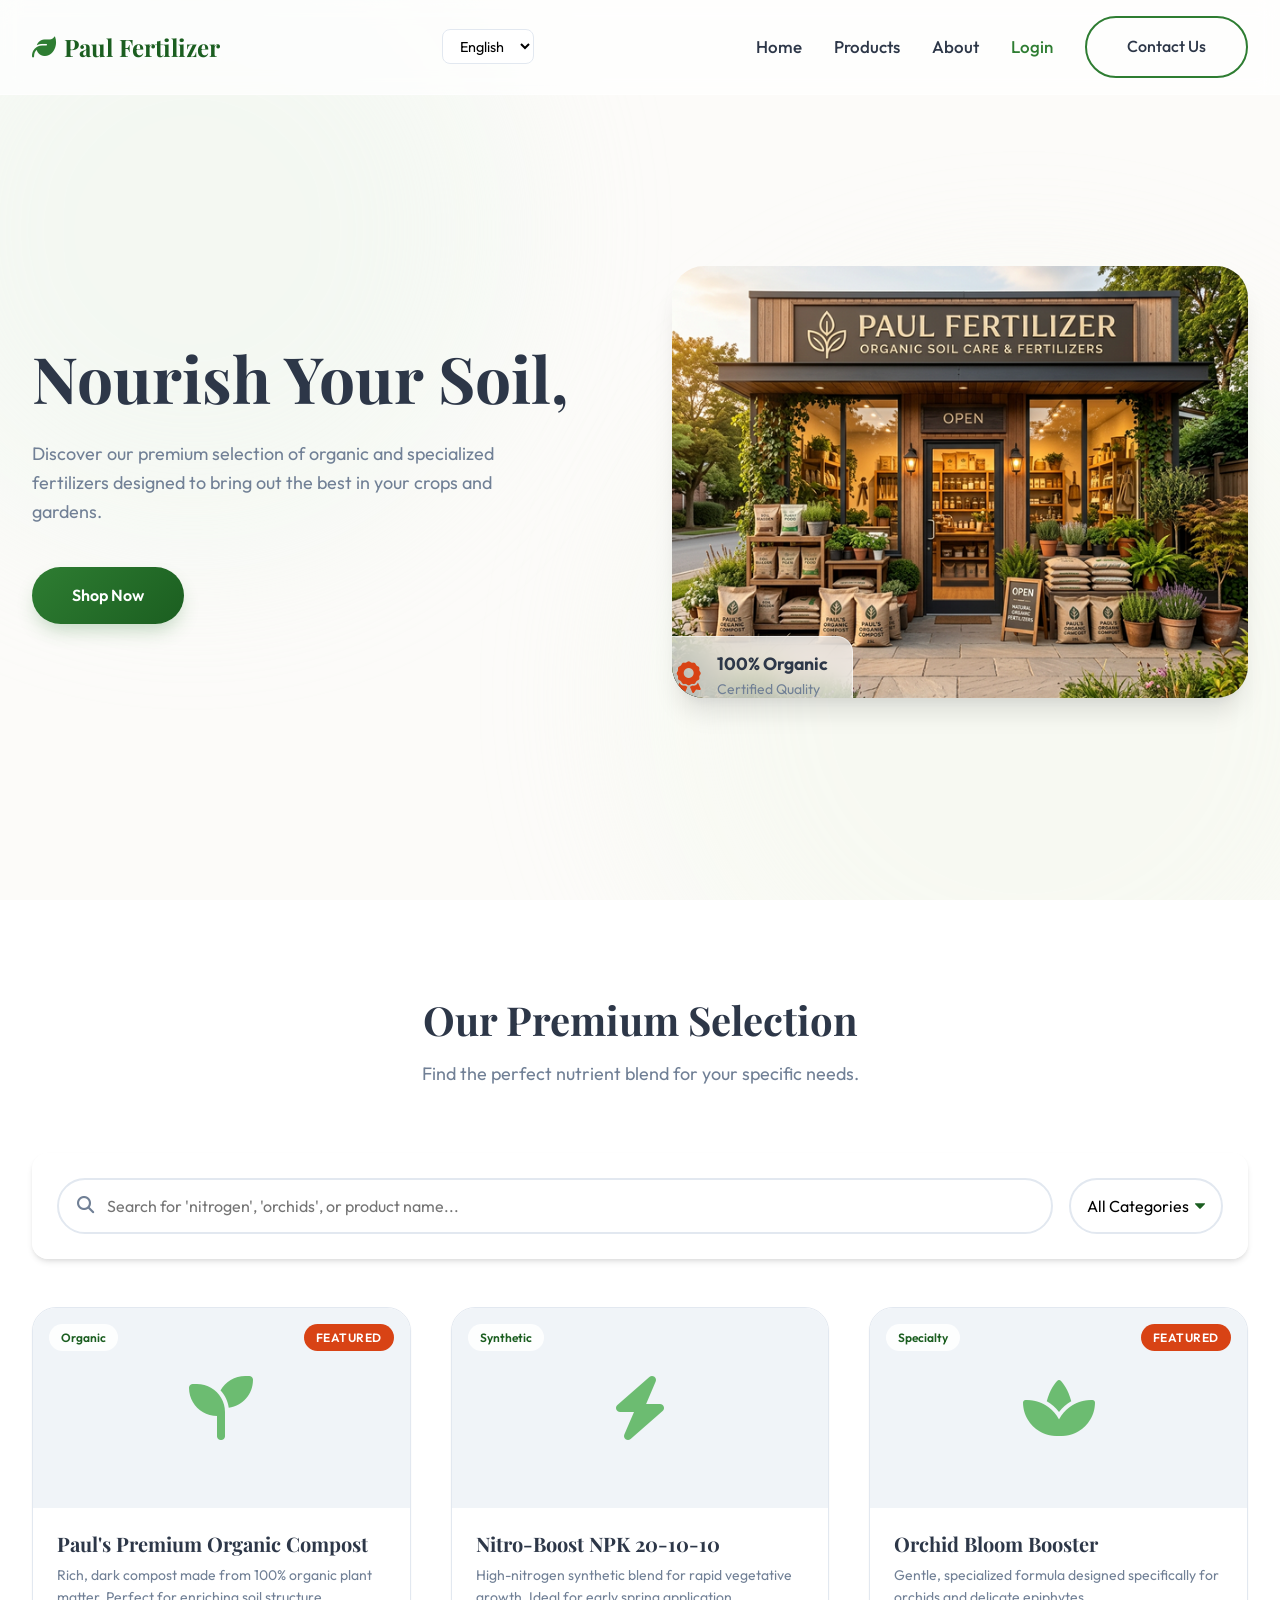
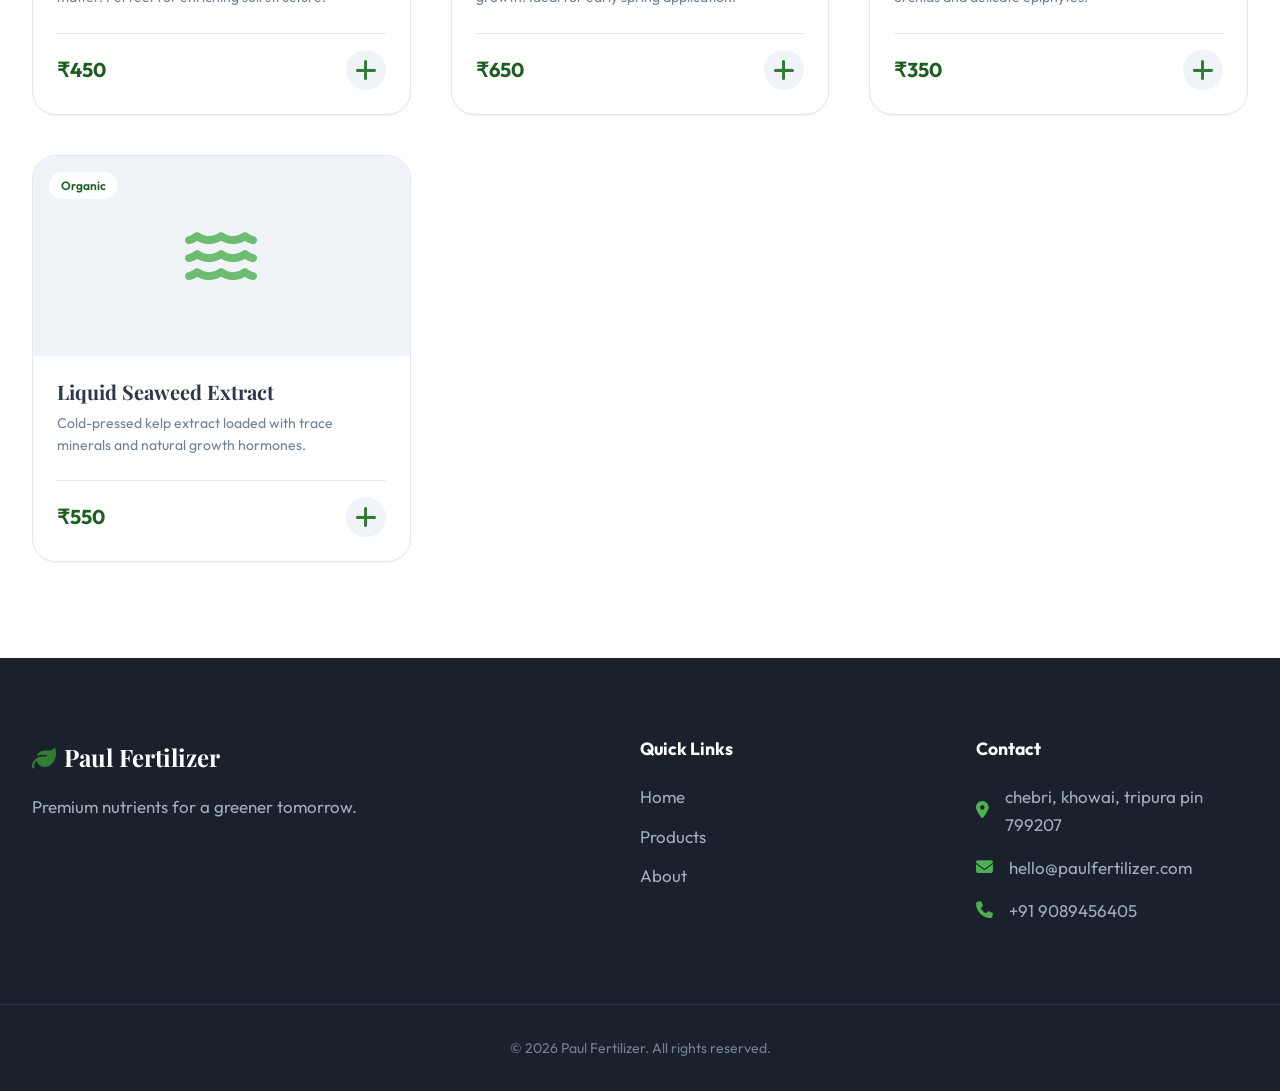
==== index.html @ 9c507480 "Add files via upload" ====
<!DOCTYPE html>
<html lang="en">

<head>
    <meta charset="UTF-8">
    <meta name="viewport" content="width=device-width, initial-scale=1.0">
    <title>Paul Fertilizer - Premium Organic Solutions</title>
    <meta name="description"
        content="Find the best premium, organic fertilizers at Paul Fertilizer. We offer a wide range of products for all your gardening and agricultural needs.">
    <link rel="preconnect" href="https://fonts.googleapis.com">
    <link rel="preconnect" href="https://fonts.gstatic.com" crossorigin>
    <link
        href="https://fonts.googleapis.com/css2?family=Outfit:wght@300;400;500;600;700&family=Playfair+Display:ital,wght@0,600;1,600&display=swap"
        rel="stylesheet">
    <link rel="stylesheet" href="style.css">
    <link rel="stylesheet" href="https://cdnjs.cloudflare.com/ajax/libs/font-awesome/6.4.0/css/all.min.css">
</head>

<body>
    <nav class="navbar">
        <div class="container nav-content">
            <a href="#" class="logo" data-i18n="logo">
                <i class="fa-solid fa-leaf"></i>
                Paul Fertilizer
            </a>
            <div class="nav-controls">
                <div class="lang-selector">
                    <select id="langSelect" aria-label="Select Language">
                        <option value="en">English</option>
                        <option value="hi">हिन्दी</option>
                        <option value="bn">বাংলা</option>
                    </select>
                </div>
                <button class="mobile-menu-btn" aria-label="Toggle Navigation">
                    <i class="fa-solid fa-ellipsis-vertical"></i>
                </button>
            </div>
            <ul class="nav-links">
                <li><a href="#home" data-i18n="nav_home">Home</a></li>
                <li><a href="#products" data-i18n="nav_products">Products</a></li>
                <li><a href="#about" data-i18n="nav_about">About</a></li>
                <li><a href="javascript:void(0)" class="nav-login" data-i18n="nav_login">Login</a></li>
                <li><a href="javascript:void(0)" class="btn btn-outline nav-contact" data-i18n="nav_contact">Contact Us</a></li>
            </ul>
        </div>
    </nav>

    <header id="home" class="hero">
        <div class="container hero-content">
            <div class="hero-text">
                <h1 data-i18n="hero_title">Nourish Your Soil,<br><span data-i18n="hero_subtitle">Elevate Your
                        Harvest.</span></h1>
                <p data-i18n="hero_desc">Discover our premium selection of organic and specialized fertilizers designed to bring out the best
                    in your crops and gardens.</p>
                <a href="#products" class="btn btn-primary" data-i18n="hero_btn">Shop Now</a>
            </div>
            <div class="hero-image-wrapper">
                <img src="paul_fertilizer_hero.png" alt="Paul Fertilizer Shop Storefront" class="hero-image">
                <div class="glass-card trust-badge">
                    <i class="fa-solid fa-award"></i>
                    <div>
                        <strong data-i18n="trust_title">100% Organic</strong>
                        <span data-i18n="trust_subtitle">Certified Quality</span>
                    </div>
                </div>
            </div>
        </div>
        <div class="hero-bg-shapes">
            <div class="shape shape-1"></div>
            <div class="shape shape-2"></div>
        </div>
    </header>

    <section id="products" class="products-section reveal">
        <div class="container">
            <div class="section-header">
                <h2 data-i18n="products_title">Our Premium Selection</h2>
                <p data-i18n="products_desc">Find the perfect nutrient blend for your specific needs.</p>
            </div>

            <div class="search-container glass-panel">
                <div class="search-bar">
                    <i class="fa-solid fa-magnifying-glass"></i>
                    <input type="text" id="searchInput" placeholder="Search for 'nitrogen', 'orchids', or product name..." data-i18n-placeholder="search_placeholder">
                </div>
                <div class="filter-group">
                    <select id="categoryFilter">
                        <option value="all" data-i18n="cat_all">All Categories</option>
                        <option value="organic" data-i18n="cat_organic">Organic</option>
                        <option value="synthetic" data-i18n="cat_synthetic">Synthetic</option>
                        <option value="specialty" data-i18n="cat_specialty">Specialty</option>
                    </select>
                </div>
            </div>

            <div id="productGrid" class="product-grid">
                <!-- Products will be injected here by JS -->
            </div>

            <div id="noResults" class="no-results hidden">
                <i class="fa-regular fa-face-frown-open"></i>
                <h3 data-i18n="no_results_title">No products found</h3>
                <p data-i18n="no_results_desc">Try adjusting your search or filters.</p>
            </div>
        </div>
    </section>



    <footer class="footer">
        <div class="container footer-content">
            <div class="footer-brand">
                <a href="#" class="logo" data-i18n="logo">
                    <i class="fa-solid fa-leaf"></i>
                    Paul Fertilizer
                </a>
                <p data-i18n="footer_brand_desc">Premium nutrients for a greener tomorrow.</p>
            </div>
            <div class="footer-links">
                <h4 data-i18n="footer_links_title">Quick Links</h4>
                <ul>
                    <li><a href="#home" data-i18n="nav_home">Home</a></li>
                    <li><a href="#products" data-i18n="nav_products">Products</a></li>
                    <li><a href="#about" data-i18n="nav_about">About</a></li>
                </ul>
            </div>
            <div class="footer-contact">
                <h4 data-i18n="footer_contact_title">Contact</h4>
                <p><i class="fa-solid fa-location-dot"></i> <span data-i18n="address">chebri, khowai, tripura pin 799207</span></p>
                <p><i class="fa-solid fa-envelope"></i> hello@paulfertilizer.com</p>
                <p><i class="fa-solid fa-phone"></i> +91 9089456405</p>
            </div>
        </div>
        <div class="footer-bottom">
            <p data-i18n="copyright">&copy; 2026 Paul Fertilizer. All rights reserved.</p>
        </div>
    </footer>

    <!-- Login Modal -->
    <div id="loginModal" class="modal-overlay hidden">
        <div class="modal-container">
            <div class="login-card glass-panel">
                <button id="closeModal" class="close-modal-btn" aria-label="Close Modal">
                    <i class="fa-solid fa-xmark"></i>
                </button>
                <header class="login-header">
                    <div class="logo">
                        <i class="fa-solid fa-leaf"></i>
                        <span data-i18n="logo">Paul Fertilizer</span>
                    </div>
                    <h2 data-i18n="login_welcome">Welcome Back</h2>
                    <p data-i18n="login_subtitle">Enter your details to access your account</p>
                </header>

                <form id="loginForm">
                    <div class="form-group">
                        <label for="email" data-i18n="label_email">Email Address</label>
                        <div class="input-wrapper">
                            <i class="fa-solid fa-envelope"></i>
                            <input type="email" id="email" placeholder="name@example.com" required>
                        </div>
                    </div>

                    <div class="form-group">
                        <label for="password" data-i18n="label_password">Password</label>
                        <div class="input-wrapper">
                            <i class="fa-solid fa-lock"></i>
                            <input type="password" id="password" placeholder="••••••••" required>
                        </div>
                    </div>

                    <div class="form-options">
                        <label class="remember-me">
                            <input type="checkbox"> <span data-i18n="label_remember">Remember me</span>
                        </label>
                        <a href="#" class="forgot-password" data-i18n="link_forgot">Forgot Password?</a>
                    </div>

                    <button type="submit" class="btn btn-primary btn-login w-100" data-i18n="btn_signin">Sign In</button>

                    <div class="login-footer">
                        <span data-i18n="login_footer_text">Don't have an account?</span> <a href="#" data-i18n="link_create">Create Account</a>
                    </div>
                </form>
            </div>
        </div>
    </div>

    <!-- Contact Modal -->
    <div id="contactModal" class="modal-overlay hidden">
        <div class="modal-container">
            <div class="login-card glass-panel">
                <button id="closeContactModal" class="close-modal-btn" aria-label="Close Modal">
                    <i class="fa-solid fa-xmark"></i>
                </button>
                <header class="login-header">
                    <div class="logo">
                        <i class="fa-solid fa-leaf"></i>
                        <span data-i18n="logo">Paul Fertilizer</span>
                    </div>
                    <h2 data-i18n="contact_title">Send an Enquiry</h2>
                    <p data-i18n="contact_subtitle">Have questions? Send us a message and we'll get back to you soon.</p>
                </header>

                <form id="enquiryForm">
                    <div class="form-group">
                        <label for="userName" data-i18n="label_name">Name</label>
                        <div class="input-wrapper">
                            <i class="fa-solid fa-user"></i>
                            <input type="text" id="userName" required placeholder="Enter your name" data-i18n-placeholder="placeholder_name">
                        </div>
                    </div>
                    <div class="form-group">
                        <label for="userEmail" data-i18n="label_email">Email</label>
                        <div class="input-wrapper">
                            <i class="fa-solid fa-envelope"></i>
                            <input type="email" id="userEmail" required placeholder="Enter your email" data-i18n-placeholder="placeholder_email">
                        </div>
                    </div>
                    <div class="form-group">
                        <label for="userMessage" data-i18n="label_message">Message</label>
                        <textarea id="userMessage" rows="4" required placeholder="What are you looking for?" data-i18n-placeholder="placeholder_message"></textarea>
                    </div>
                    <button type="submit" class="btn btn-primary w-100" data-i18n="btn_submit">Send Message</button>
                    <div id="formStatus" class="form-status hidden"></div>
                </form>
            </div>
        </div>
    </div>

    <script src="main.js"></script>
</body>

</html>
---- style.css ----
:root {
    /* Color Palette */
    --primary-color: #2e7d32; /* Deep Earth Green */
    --primary-light: #4caf50;
    --primary-dark: #1b5e20;
    
    --accent-color: #d84315; /* Rust/Terracotta */
    --accent-light: #ff7043;
    
    --bg-color: #fcfbf9; /* Warm off-white */
    --surface-color: #ffffff;
    
    --text-primary: #2d3748;
    --text-secondary: #718096;
    
    --border-color: #e2e8f0;
    
    /* Typography */
    --font-main: 'Outfit', sans-serif;
    --font-heading: 'Playfair Display', serif;
    
    /* Shadows & Effects */
    --shadow-sm: 0 1px 2px 0 rgba(0, 0, 0, 0.05);
    --shadow-md: 0 4px 6px -1px rgba(0, 0, 0, 0.1), 0 2px 4px -1px rgba(0, 0, 0, 0.06);
    --shadow-lg: 0 10px 15px -3px rgba(0, 0, 0, 0.1), 0 4px 6px -2px rgba(0, 0, 0, 0.05);
    --shadow-xl: 0 20px 25px -5px rgba(0, 0, 0, 0.1), 0 10px 10px -5px rgba(0, 0, 0, 0.04);
    
    --glass-bg: rgba(255, 255, 255, 0.7);
    --glass-border: rgba(255, 255, 255, 0.5);
    --glass-shadow: 0 8px 32px 0 rgba(31, 38, 135, 0.07);
    
    /* Transitions */
    --transition-fast: 0.2s cubic-bezier(0.4, 0, 0.2, 1);
    --transition-normal: 0.4s cubic-bezier(0.4, 0, 0.2, 1);
    --transition-slow: 0.6s cubic-bezier(0.4, 0, 0.2, 1);
}

* {
    margin: 0;
    padding: 0;
    box-sizing: border-box;
}

html {
    scroll-behavior: smooth;
}

body {
    font-family: var(--font-main);
    background-color: var(--bg-color);
    color: var(--text-primary);
    line-height: 1.6;
    overflow-x: hidden;
    font-size: clamp(0.95rem, 0.9rem + 0.2vw, 1.1rem);
}

h1 { font-size: clamp(2.5rem, 1.5rem + 5vw, 4.5rem); }
h2 { font-size: clamp(2rem, 1.5rem + 3vw, 3.25rem); }

.container {
    max-width: 1280px;
    margin: 0 auto;
    padding: 0 2rem;
}

/* Typography */
h1, h2, h3, h4 {
    font-family: var(--font-heading);
    color: var(--text-primary);
    line-height: 1.2;
}

p {
    color: var(--text-secondary);
}

/* Buttons */
.btn {
    display: inline-flex;
    align-items: center;
    justify-content: center;
    gap: 0.75rem;
    padding: 1rem 2.5rem;
    border-radius: 100px;
    font-weight: 600;
    text-decoration: none;
    transition: all 0.4s cubic-bezier(0.34, 1.56, 0.64, 1);
    cursor: pointer;
    font-family: var(--font-main);
    position: relative;
    overflow: hidden;
    border: none;
    font-size: 1rem;
}

.btn-primary {
    background: linear-gradient(135deg, var(--primary-color), var(--primary-dark));
    color: white;
    box-shadow: 0 10px 20px -5px rgba(46, 125, 50, 0.3);
}

.btn-primary:hover {
    transform: translateY(-3px) scale(1.02);
    box-shadow: 0 15px 30px -5px rgba(46, 125, 50, 0.4);
}

/* Shimmer effect for primary buttons */
.btn-primary::after {
    content: '';
    position: absolute;
    top: -50%;
    left: -60%;
    width: 20%;
    height: 200%;
    background: rgba(255, 255, 255, 0.2);
    transform: rotate(30deg);
    transition: none;
}

.btn-primary:hover::after {
    left: 120%;
    transition: all 0.8s ease;
}

.btn-outline {
    border: 2px solid var(--primary-color);
    color: var(--primary-color);
    background: transparent;
}

.btn-outline:hover {
    background: var(--primary-color);
    color: white;
    transform: translateY(-3px);
}

/* Navbar */
.navbar {
    position: fixed;
    top: 0;
    left: 0;
    width: 100%;
    padding: 1rem 0;
    background: var(--glass-bg);
    backdrop-filter: blur(10px);
    -webkit-backdrop-filter: blur(10px);
    border-bottom: 1px solid var(--glass-border);
    z-index: 1000;
    transition: var(--transition-normal);
}

.navbar.scrolled {
    padding: 0.75rem 0;
    background: rgba(255, 255, 255, 0.95);
    box-shadow: var(--shadow-sm);
}

.nav-content {
    display: flex;
    justify-content: space-between;
    align-items: center;
}

.nav-controls {
    display: flex;
    align-items: center;
    gap: 1.5rem;
}

.lang-selector select {
    padding: 0.4rem 0.8rem;
    border: 1px solid var(--border-color);
    border-radius: 8px;
    font-family: inherit;
    font-size: 0.9rem;
    background: white;
    cursor: pointer;
    outline: none;
    transition: var(--transition-fast);
}

.lang-selector select:focus {
    border-color: var(--primary-color);
}

.mobile-menu-btn {
    display: none;
    background: transparent;
    border: none;
    font-size: 1.5rem;
    color: var(--text-primary);
    cursor: pointer;
    z-index: 1001;
}

.logo {
    font-family: var(--font-heading);
    font-size: 1.5rem;
    font-weight: 700;
    color: var(--primary-dark);
    text-decoration: none;
    display: flex;
    align-items: center;
    gap: 0.5rem;
}

.logo i {
    color: var(--primary-color);
}

.nav-links {
    display: flex;
    list-style: none;
    align-items: center;
    gap: 2rem;
}

.nav-links a {
    text-decoration: none;
    color: var(--text-primary);
    font-weight: 500;
    transition: var(--transition-fast);
}

.nav-links a:not(.btn):hover {
    color: var(--primary-color);
}

.nav-login {
    position: relative;
    color: var(--primary-color) !important;
}

.nav-login::after {
    content: '';
    position: absolute;
    bottom: -4px;
    left: 0;
    width: 0;
    height: 2px;
    background-color: var(--primary-color);
    transition: var(--transition-normal);
}

.nav-login:hover::after {
    width: 100%;
}

/* Hero Section */
.hero {
    position: relative;
    padding: 12rem 0 8rem;
    min-height: 100vh;
    display: flex;
    align-items: center;
    overflow: hidden;
}

.hero-content {
    display: grid;
    grid-template-columns: 1fr 1fr;
    gap: 4rem;
    align-items: center;
    position: relative;
    z-index: 10;
}

.hero-text h1 {
    font-size: 4rem;
    margin-bottom: 1.5rem;
    opacity: 0;
    transform: translateY(30px);
    animation: fadeUp 0.8s forwards;
}

.hero-text h1 span {
    color: var(--primary-color);
    font-style: italic;
}

.hero-text p {
    font-size: 1.125rem;
    margin-bottom: 2.5rem;
    max-width: 480px;
    opacity: 0;
    transform: translateY(30px);
    animation: fadeUp 0.8s 0.2s forwards;
}

.hero-text .btn {
    opacity: 0;
    transform: translateY(30px);
    animation: fadeUp 0.8s 0.4s forwards;
}

.hero-image-wrapper {
    position: relative;
    border-radius: 2rem;
    overflow: hidden;
    box-shadow: var(--shadow-xl);
    opacity: 0;
    transform: scale(0.95);
    animation: scaleIn 1s 0.3s forwards;
}

.hero-image {
    width: 100%;
    height: auto;
    display: block;
    object-fit: cover;
    aspect-ratio: 4/3;
    transition: transform 0.5s ease;
}

.hero-image-wrapper:hover .hero-image {
    transform: scale(1.05);
}

.glass-card {
    background: var(--glass-bg);
    backdrop-filter: blur(12px);
    -webkit-backdrop-filter: blur(12px);
    border: 1px solid var(--glass-border);
    box-shadow: var(--glass-shadow);
    border-radius: 1rem;
    padding: 1rem 1.5rem;
}

.trust-badge {
    position: absolute;
    bottom: -20px;
    left: -20px;
    display: flex;
    align-items: center;
    gap: 1rem;
    animation: float 6s ease-in-out infinite;
    z-index: 20;
}

.trust-badge i {
    font-size: 2rem;
    color: var(--accent-color);
}

.trust-badge strong {
    display: block;
    color: var(--text-primary);
    font-size: 1.1rem;
    line-height: 1.2;
}

.trust-badge span {
    font-size: 0.875rem;
    color: var(--text-secondary);
}

.hero-bg-shapes {
    position: absolute;
    top: 0;
    left: 0;
    width: 100%;
    height: 100%;
    z-index: 1;
    pointer-events: none;
    overflow: hidden;
}

.shape {
    position: absolute;
    border-radius: 50%;
    filter: blur(80px);
    opacity: 0.4;
}

.shape-1 {
    top: -10%;
    left: -10%;
    width: 50vw;
    height: 50vw;
    background: #e8f5e9;
    animation: pulse 15s ease-in-out infinite alternate;
}

.shape-2 {
    bottom: -20%;
    right: -10%;
    width: 60vw;
    height: 60vw;
    background: #f1f8e9;
    animation: pulse 20s ease-in-out infinite alternate-reverse;
}

/* Products Section */
.products-section {
    padding: 6rem 0;
    background-color: var(--surface-color);
}

.section-header {
    text-align: center;
    margin-bottom: 4rem;
}

.section-header h2 {
    font-size: 2.5rem;
    margin-bottom: 1rem;
}

.section-header p {
    font-size: 1.125rem;
}

/* Search Area */
.glass-panel {
    background: var(--glass-bg);
    border: 1px solid var(--glass-border);
    box-shadow: var(--shadow-md);
    border-radius: 1rem;
    padding: 1.5rem;
    margin-bottom: 3rem;
    display: flex;
    gap: 1rem;
    align-items: center;
}

.search-bar {
    flex: 1;
    position: relative;
    display: flex;
    align-items: center;
}

.search-bar i {
    position: absolute;
    left: 1.25rem;
    color: var(--text-secondary);
}

.search-bar input {
    width: 100%;
    padding: 1rem 1rem 1rem 3rem;
    border: 2px solid var(--border-color);
    border-radius: 50px;
    font-family: inherit;
    font-size: 1rem;
    transition: var(--transition-fast);
    outline: none;
    background: white;
}

.search-bar input:focus {
    border-color: var(--primary-color);
    box-shadow: 0 0 0 3px rgba(46, 125, 50, 0.1);
}

.filter-group select {
    padding: 1rem 2rem 1rem 1rem;
    border: 2px solid var(--border-color);
    border-radius: 50px;
    font-family: inherit;
    font-size: 1rem;
    background-color: white;
    cursor: pointer;
    outline: none;
    appearance: none;
    background-image: url("data:image/svg+xml;charset=US-ASCII,%3Csvg%20xmlns%3D%22http%3A%2F%2Fwww.w3.org%2F2000%2Fsvg%22%20width%3D%22292.4%22%20height%3D%22292.4%22%3E%3Cpath%20fill%3D%22%231b5e20%22%20d%3D%22M287%2069.4a17.6%2017.6%200%200%200-13-5.4H18.4c-5%200-9.3%201.8-12.9%205.4A17.6%2017.6%200%200%200%200%2082.2c0%205%201.8%209.3%205.4%2012.9l128%20127.9c3.6%203.6%207.8%205.4%2012.8%205.4s9.2-1.8%2012.8-5.4L287%2095c3.5-3.5%205.4-7.8%205.4-12.8%200-5-1.9-9.2-5.5-12.8z%22%2F%3E%3C%2Fsvg%3E");
    background-repeat: no-repeat;
    background-position: right 1rem top 50%;
    background-size: 0.65rem auto;
}

.filter-group select:focus {
    border-color: var(--primary-color);
}

/* Product Grid */
.product-grid {
    display: grid;
    grid-template-columns: repeat(auto-fill, minmax(300px, 1fr));
    gap: 2.5rem;
}

.product-card {
    background: white;
    border-radius: 1.5rem;
    overflow: hidden;
    box-shadow: var(--shadow-sm);
    border: 1px solid var(--border-color);
    transition: var(--transition-normal);
    position: relative;
    display: flex;
    flex-direction: column;
}

.product-card:hover {
    transform: translateY(-10px);
    box-shadow: var(--shadow-xl);
    border-color: var(--primary-light);
}

.product-image {
    height: 200px;
    background: #f0f4f8;
    display: flex;
    align-items: center;
    justify-content: center;
    position: relative;
    overflow: hidden;
}

.product-image i {
    font-size: 4rem;
    color: var(--primary-light);
    opacity: 0.8;
    transition: var(--transition-normal);
}

.product-card:hover .product-image i {
    transform: scale(1.1);
}

.product-badge {
    position: absolute;
    top: 1rem;
    right: 1rem;
    background: var(--accent-color);
    color: white;
    padding: 0.25rem 0.75rem;
    border-radius: 50px;
    font-size: 0.75rem;
    font-weight: 600;
    text-transform: uppercase;
    letter-spacing: 0.5px;
}

.product-category-tag {
    position: absolute;
    top: 1rem;
    left: 1rem;
    background: rgba(255,255,255,0.9);
    color: var(--primary-dark);
    padding: 0.25rem 0.75rem;
    border-radius: 50px;
    font-size: 0.75rem;
    font-weight: 600;
}

.product-info {
    padding: 1.5rem;
    display: flex;
    flex-direction: column;
    flex-grow: 1;
}

.product-title {
    font-family: var(--font-heading);
    font-size: 1.25rem;
    margin-bottom: 0.5rem;
    color: var(--text-primary);
}

.product-desc {
    font-size: 0.875rem;
    margin-bottom: 1.5rem;
    flex-grow: 1;
}

.product-meta {
    display: flex;
    justify-content: space-between;
    align-items: center;
    padding-top: 1rem;
    border-top: 1px solid var(--border-color);
}

.product-price {
    font-weight: 700;
    font-size: 1.25rem;
    color: var(--primary-dark);
}

.add-btn {
    background: transparent;
    border: none;
    color: var(--primary-color);
    font-size: 1.5rem;
    cursor: pointer;
    transition: var(--transition-fast);
    width: 40px;
    height: 40px;
    border-radius: 50%;
    display: flex;
    align-items: center;
    justify-content: center;
    background: #f0f4f8;
}

.product-card:hover .add-btn {
    background: var(--primary-color);
    color: white;
}

.no-results {
    text-align: center;
    padding: 4rem;
    color: var(--text-secondary);
}

.no-results i {
    font-size: 3rem;
    margin-bottom: 1rem;
    color: #cbd5e0;
}

.no-results.hidden {
    display: none;
}

/* Footer */
.footer {
    background: #1a202c;
    color: #edf2f7;
    padding: 5rem 0 2rem;
}

.footer-content {
    display: grid;
    grid-template-columns: 2fr 1fr 1fr;
    gap: 4rem;
    margin-bottom: 4rem;
}

.footer .logo {
    color: white;
    margin-bottom: 1rem;
}

.footer-brand p {
    color: #a0aec0;
}

.footer h4 {
    color: white;
    margin-bottom: 1.5rem;
    font-family: var(--font-main);
    font-size: 1.1rem;
}

.footer ul {
    list-style: none;
}

.footer ul li {
    margin-bottom: 0.75rem;
}

.footer ul a {
    color: #a0aec0;
    text-decoration: none;
    transition: var(--transition-fast);
}

.footer ul a:hover {
    color: var(--primary-light);
}

.footer-contact p {
    display: flex;
    align-items: center;
    gap: 1rem;
    margin-bottom: 1rem;
    color: #a0aec0;
}

.footer-contact i {
    color: var(--primary-light);
}

.footer-bottom {
    text-align: center;
    padding-top: 2rem;
    border-top: 1px solid #2d3748;
    color: #718096;
    font-size: 0.875rem;
}

/* Animations */
@keyframes fadeUp {
    from {
        opacity: 0;
        transform: translateY(30px);
    }
    to {
        opacity: 1;
        transform: translateY(0);
    }
}

@keyframes scaleIn {
    from {
        opacity: 0;
        transform: scale(0.95);
    }
    to {
        opacity: 1;
        transform: scale(1);
    }
}

@keyframes float {
    0% { transform: translateY(0px); }
    50% { transform: translateY(-10px); }
    100% { transform: translateY(0px); }
}

@keyframes pulse {
    0% { transform: scale(1); }
    100% { transform: scale(1.1); }
}

/* Contact Section */
.contact-section {
    padding: 100px 0;
    background: #f8fafc;
}

.contact-container {
    max-width: 800px;
    margin: 0 auto;
}

.contact-form-wrapper {
    padding: 3rem;
    border-radius: 2rem;
}

.form-group {
    margin-bottom: 1.5rem;
}

.form-group label {
    display: block;
    margin-bottom: 0.5rem;
    font-weight: 600;
    color: var(--text-primary);
}

.form-group input,
.form-group textarea {
    width: 100%;
    padding: 1rem;
    border: 1px solid var(--border-color);
    border-radius: 1rem;
    font-family: inherit;
    font-size: 1rem;
    background: white;
    transition: var(--transition-fast);
}

.form-group input:focus,
.form-group textarea:focus {
    outline: none;
    border-color: var(--primary-color);
    box-shadow: 0 0 0 4px rgba(46, 125, 50, 0.1);
}

.form-status {
    margin-top: 1.5rem;
    padding: 1rem;
    border-radius: 1rem;
    text-align: center;
    font-weight: 500;
}

.form-status.success {
    background: #ecfdf5;
    color: #065f46;
    border: 1px solid #10b981;
}

.form-status.error {
    background: #fef2f2;
    color: #991b1b;
    border: 1px solid #ef4444;
}

.w-100 {
    width: 100%;
}

/* Modal System */
.modal-overlay {
    position: fixed;
    top: 0;
    left: 0;
    width: 100%;
    height: 100%;
    background: rgba(0, 0, 0, 0.4);
    backdrop-filter: blur(8px);
    -webkit-backdrop-filter: blur(8px);
    display: flex;
    justify-content: center;
    align-items: center;
    z-index: 2000;
    opacity: 0;
    visibility: hidden;
    transition: all 0.4s cubic-bezier(0.4, 0, 0.2, 1);
}

.modal-overlay:not(.hidden) {
    opacity: 1;
    visibility: visible;
}

.modal-container {
    width: 90%;
    max-width: 480px;
    transform: translateY(30px);
    transition: all 0.4s cubic-bezier(0.4, 0, 0.2, 1);
}

.modal-overlay:not(.hidden) .modal-container {
    transform: translateY(0);
}

.login-card {
    position: relative;
    padding: 3rem;
    border-radius: 2.5rem;
    box-shadow: var(--shadow-xl);
    text-align: center;
}

.close-modal-btn {
    position: absolute;
    top: 1.5rem;
    right: 1.5rem;
    width: 36px;
    height: 36px;
    border-radius: 50%;
    border: none;
    background: #f1f5f9;
    color: var(--text-secondary);
    display: flex;
    justify-content: center;
    align-items: center;
    cursor: pointer;
    transition: var(--transition-fast);
}

.close-modal-btn:hover {
    background: #fee2e2;
    color: #ef4444;
}

.login-header {
    margin-bottom: 2.5rem;
}

.login-header .logo {
    justify-content: center;
    margin-bottom: 1rem;
    font-size: 2rem;
}

.login-header h2 {
    font-size: 2.25rem;
    margin-bottom: 0.5rem;
    color: var(--text-primary);
}

.login-header p {
    color: var(--text-secondary);
}

.input-wrapper {
    position: relative;
    display: flex;
    align-items: center;
}

.input-wrapper i {
    position: absolute;
    left: 1rem;
    color: var(--text-secondary);
    font-size: 1.1rem;
}

.input-wrapper input {
    width: 100%;
    padding: 1rem 1rem 1rem 3rem;
    border: 2px solid var(--border-color);
    border-radius: 12px;
    font-family: inherit;
    font-size: 1rem;
    background: white;
    transition: var(--transition-normal);
    outline: none;
}

.input-wrapper input:focus {
    border-color: var(--primary-color);
    box-shadow: 0 0 0 4px rgba(46, 125, 50, 0.1);
}

.form-options {
    display: flex;
    justify-content: space-between;
    align-items: center;
    margin-bottom: 2rem;
    font-size: 0.9rem;
}

.remember-me {
    display: flex;
    align-items: center;
    gap: 0.5rem;
    cursor: pointer;
    color: var(--text-secondary);
}

.forgot-password {
    color: var(--primary-color);
    text-decoration: none;
    font-weight: 500;
}

.forgot-password:hover {
    text-decoration: underline;
}

.btn-login {
    padding: 1.1rem;
    font-size: 1.1rem;
    font-weight: 600;
}

.login-footer {
    margin-top: 2rem;
    font-size: 0.95rem;
    color: var(--text-secondary);
}

.login-footer a {
    color: var(--primary-color);
    text-decoration: none;
    font-weight: 600;
}

.login-footer a:hover {
    text-decoration: underline;
}

/* Responsive */
@media (max-width: 992px) {
    .hero-content {
        grid-template-columns: 1fr;
        text-align: center;
    }
    
    .hero-text p {
        margin: 0 auto 2.5rem;
    }
    
    .trust-badge {
        bottom: 20px;
        left: 20px;
    }
    
    .footer-content {
        grid-template-columns: 1fr;
        gap: 2rem;
    }
}

@media (max-width: 768px) {
    .mobile-menu-btn {
        display: block;
    }
    
    .nav-links {
        position: fixed;
        top: 80px;
        right: 2rem;
        width: calc(100% - 4rem);
        max-width: 300px;
        background: var(--surface-color);
        flex-direction: column;
        justify-content: center;
        align-items: stretch;
        padding: 1rem;
        border-radius: 1.5rem;
        box-shadow: var(--shadow-xl);
        border: 1px solid var(--border-color);
        transform: translateY(-20px);
        opacity: 0;
        pointer-events: none;
        transition: all 0.3s cubic-bezier(0.4, 0, 0.2, 1);
        z-index: 1000;
    }
    
    .nav-links.active {
        transform: translateY(0);
        opacity: 1;
        pointer-events: all;
    }

    .nav-links li {
        width: 100%;
        text-align: center;
        margin: 0.5rem 0;
    }

    .nav-links a {
        display: block;
        padding: 1rem;
        background: #f8fafc;
        border-radius: 1rem;
        font-weight: 600;
        color: var(--text-primary);
        transition: var(--transition-fast);
    }

    .nav-links a:hover {
        background: var(--primary-light);
        color: white;
    }

    .nav-links a.btn-outline {
        border: 2px solid var(--primary-color);
        background: transparent;
    }

    .nav-links a.btn-outline:hover {
        background: var(--primary-color);
        color: white;
    }
    
    .hero-text h1 {
        font-size: 3rem;
    }
    
    .glass-panel {
        flex-direction: column;
        align-items: stretch;
    }

    .modal-container {
        width: 100%;
        margin: 1rem;
    }

    .login-card {
        padding: 2rem 1.5rem;
    }
}

/* Scroll Reveal classes */
.reveal {
    opacity: 0;
    transform: translateY(30px);
    transition: all 0.8s cubic-bezier(0.4, 0, 0.2, 1);
}

.reveal.active {
    opacity: 1;
    transform: translateY(0);
}
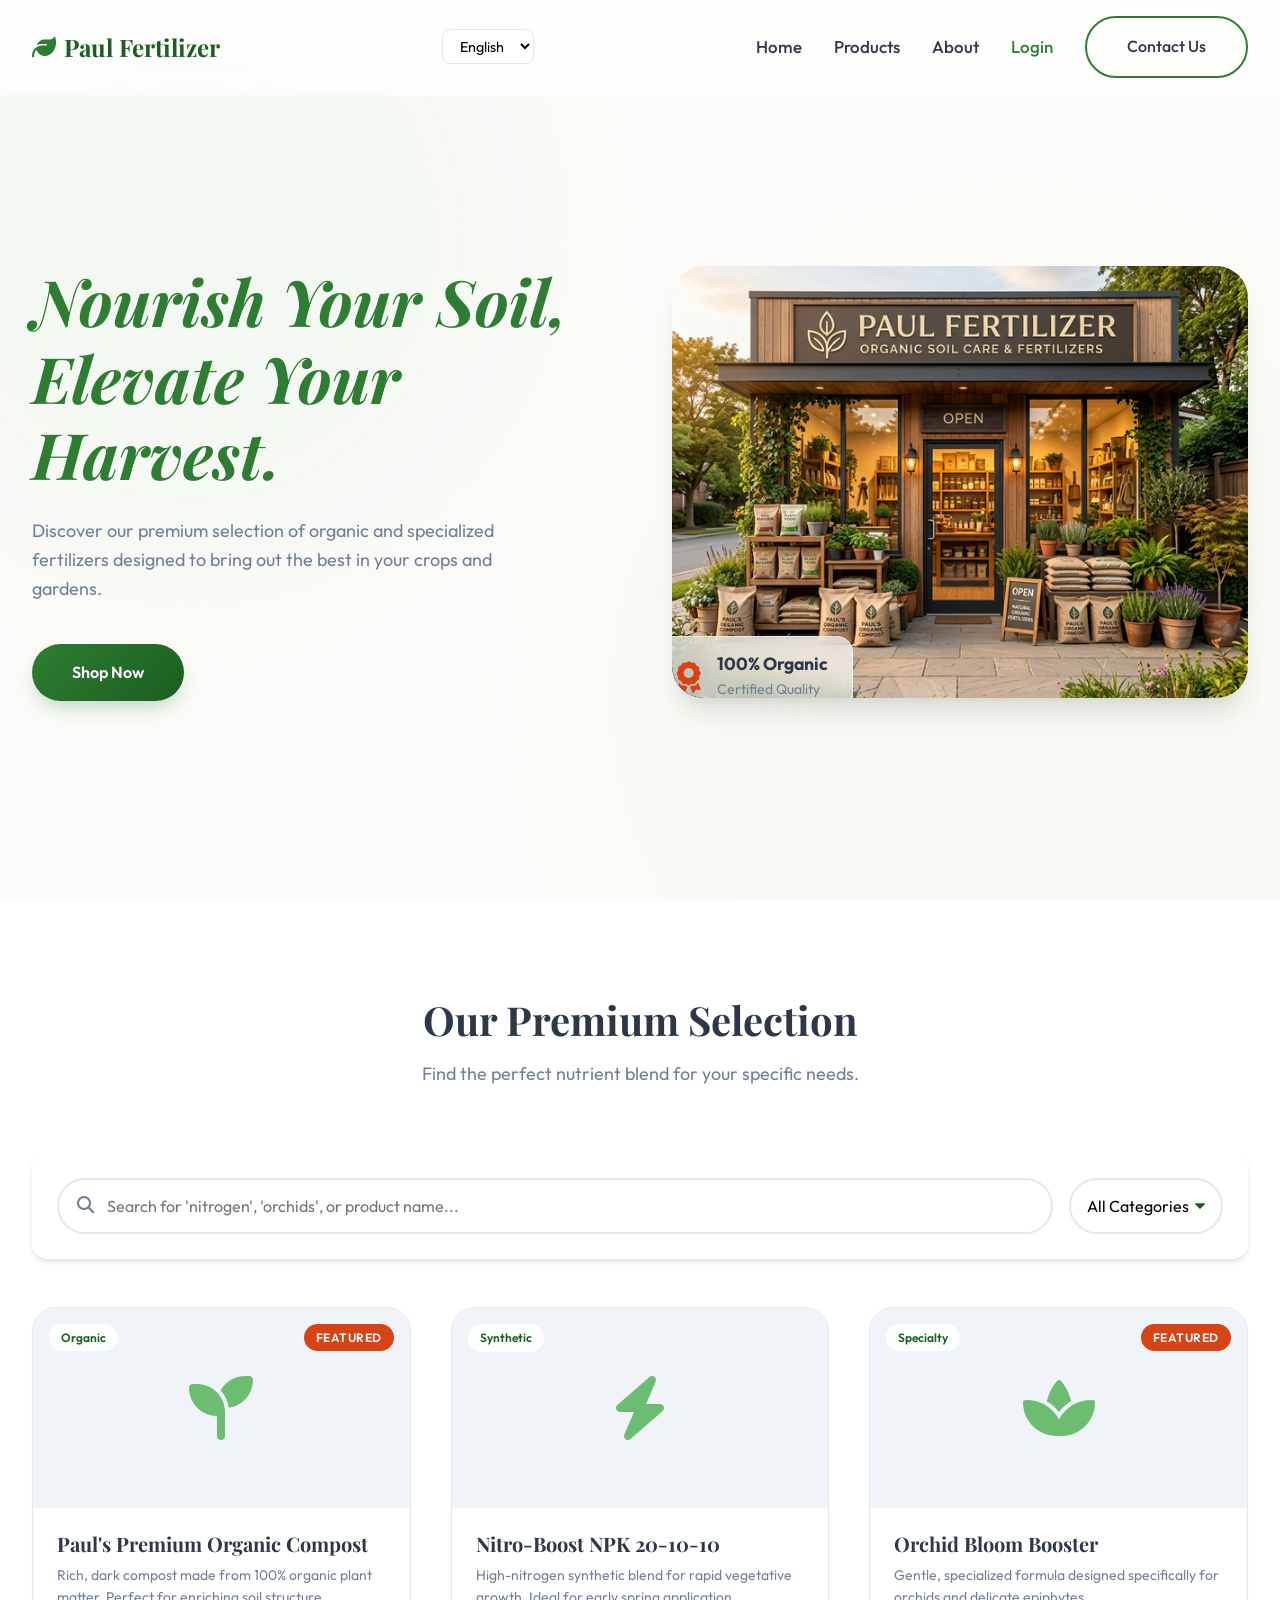
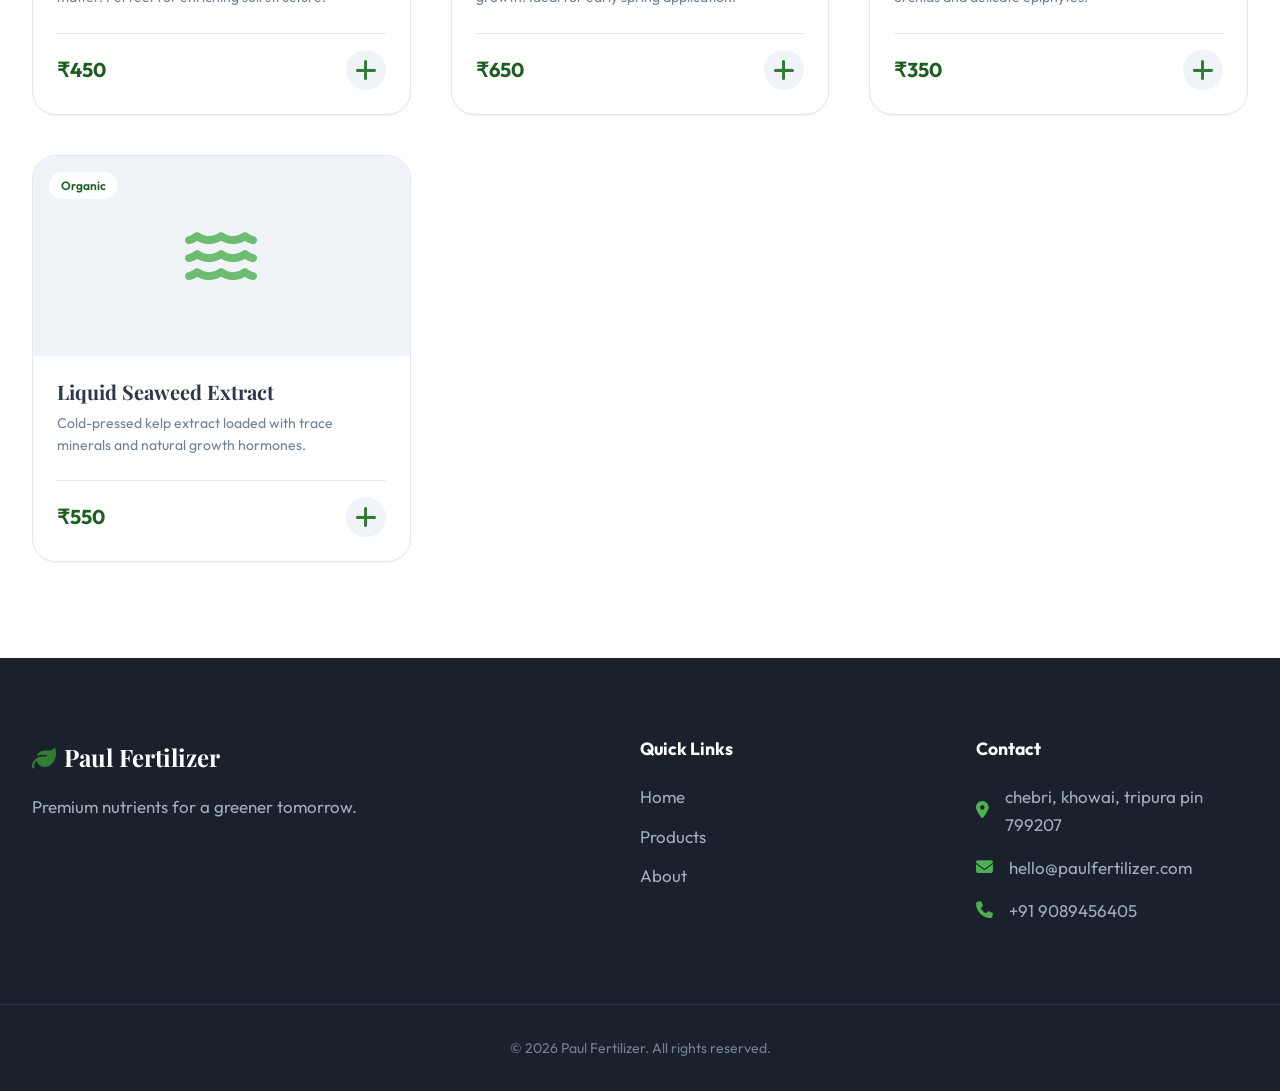
==== commit 18ae24bc: "Update index.html" ====
--- a/index.html
+++ b/index.html
@@ -31,11 +31,11 @@
                         <option value="bn">বাংলা</option>
                     </select>
                 </div>
-                <button class="mobile-menu-btn" aria-label="Toggle Navigation">
+                <button class="mobile-menu-btn" aria-label="Toggle Navigation" aria-expanded="false" aria-controls="navLinks">
                     <i class="fa-solid fa-ellipsis-vertical"></i>
                 </button>
             </div>
-            <ul class="nav-links">
+            <ul class="nav-links" id="navLinks" aria-hidden="true">
                 <li><a href="#home" data-i18n="nav_home">Home</a></li>
                 <li><a href="#products" data-i18n="nav_products">Products</a></li>
                 <li><a href="#about" data-i18n="nav_about">About</a></li>
@@ -48,14 +48,16 @@
     <header id="home" class="hero">
         <div class="container hero-content">
             <div class="hero-text">
-                <h1 data-i18n="hero_title">Nourish Your Soil,<br><span data-i18n="hero_subtitle">Elevate Your
-                        Harvest.</span></h1>
+                <h1>
+                    <span data-i18n="hero_title">Nourish Your Soil,</span><br>
+                    <span data-i18n="hero_subtitle">Elevate Your Harvest.</span>
+                </h1>
                 <p data-i18n="hero_desc">Discover our premium selection of organic and specialized fertilizers designed to bring out the best
                     in your crops and gardens.</p>
                 <a href="#products" class="btn btn-primary" data-i18n="hero_btn">Shop Now</a>
             </div>
             <div class="hero-image-wrapper">
-                <img src="paul_fertilizer_hero.png" alt="Paul Fertilizer Shop Storefront" class="hero-image">
+                <img src="paul_fertilizer_hero.png" alt="Paul Fertilizer Shop Storefront" class="hero-image" loading="lazy">
                 <div class="glass-card trust-badge">
                     <i class="fa-solid fa-award"></i>
                     <div>
@@ -152,21 +154,23 @@
                     <p data-i18n="login_subtitle">Enter your details to access your account</p>
                 </header>
 
-                <form id="loginForm">
+                <form id="loginForm" novalidate>
                     <div class="form-group">
                         <label for="email" data-i18n="label_email">Email Address</label>
                         <div class="input-wrapper">
                             <i class="fa-solid fa-envelope"></i>
                             <input type="email" id="email" placeholder="name@example.com" required>
                         </div>
+                        <span class="field-error hidden" id="emailError"></span>
                     </div>
 
                     <div class="form-group">
                         <label for="password" data-i18n="label_password">Password</label>
                         <div class="input-wrapper">
                             <i class="fa-solid fa-lock"></i>
-                            <input type="password" id="password" placeholder="••••••••" required>
-                        </div>
+                            <input type="password" id="password" placeholder="••••••••" required minlength="6">
+                        </div>
+                        <span class="field-error hidden" id="passwordError"></span>
                     </div>
 
                     <div class="form-options">
@@ -177,6 +181,7 @@
                     </div>
 
                     <button type="submit" class="btn btn-primary btn-login w-100" data-i18n="btn_signin">Sign In</button>
+                    <div id="loginStatus" class="form-status hidden"></div>
 
                     <div class="login-footer">
                         <span data-i18n="login_footer_text">Don't have an account?</span> <a href="#" data-i18n="link_create">Create Account</a>
@@ -202,13 +207,14 @@
                     <p data-i18n="contact_subtitle">Have questions? Send us a message and we'll get back to you soon.</p>
                 </header>
 
-                <form id="enquiryForm">
+                <form id="enquiryForm" novalidate>
                     <div class="form-group">
                         <label for="userName" data-i18n="label_name">Name</label>
                         <div class="input-wrapper">
                             <i class="fa-solid fa-user"></i>
                             <input type="text" id="userName" required placeholder="Enter your name" data-i18n-placeholder="placeholder_name">
                         </div>
+                        <span class="field-error hidden" id="userNameError"></span>
                     </div>
                     <div class="form-group">
                         <label for="userEmail" data-i18n="label_email">Email</label>
@@ -216,10 +222,12 @@
                             <i class="fa-solid fa-envelope"></i>
                             <input type="email" id="userEmail" required placeholder="Enter your email" data-i18n-placeholder="placeholder_email">
                         </div>
+                        <span class="field-error hidden" id="userEmailError"></span>
                     </div>
                     <div class="form-group">
                         <label for="userMessage" data-i18n="label_message">Message</label>
-                        <textarea id="userMessage" rows="4" required placeholder="What are you looking for?" data-i18n-placeholder="placeholder_message"></textarea>
+                        <textarea id="userMessage" rows="4" required minlength="10" placeholder="What are you looking for?" data-i18n-placeholder="placeholder_message"></textarea>
+                        <span class="field-error hidden" id="userMessageError"></span>
                     </div>
                     <button type="submit" class="btn btn-primary w-100" data-i18n="btn_submit">Send Message</button>
                     <div id="formStatus" class="form-status hidden"></div>
@@ -231,4 +239,4 @@
     <script src="main.js"></script>
 </body>
 
-</html>+</html>
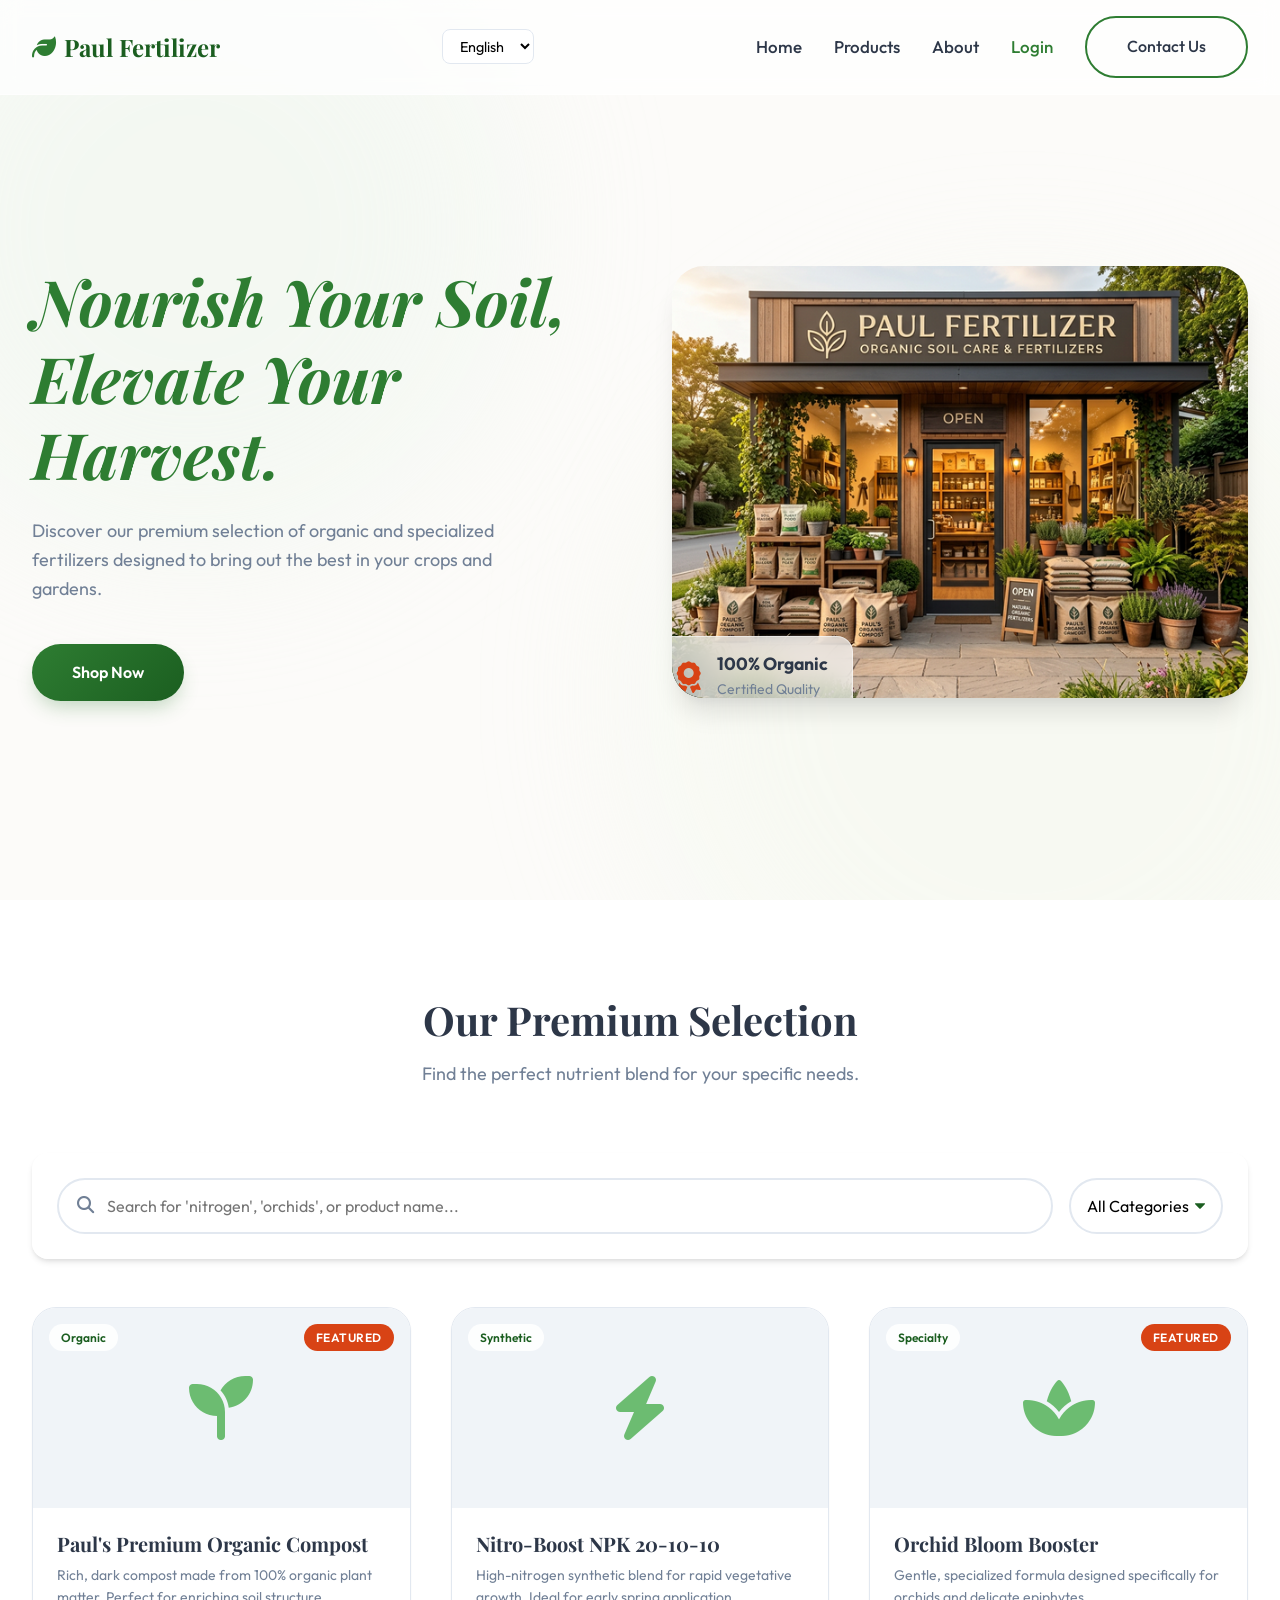
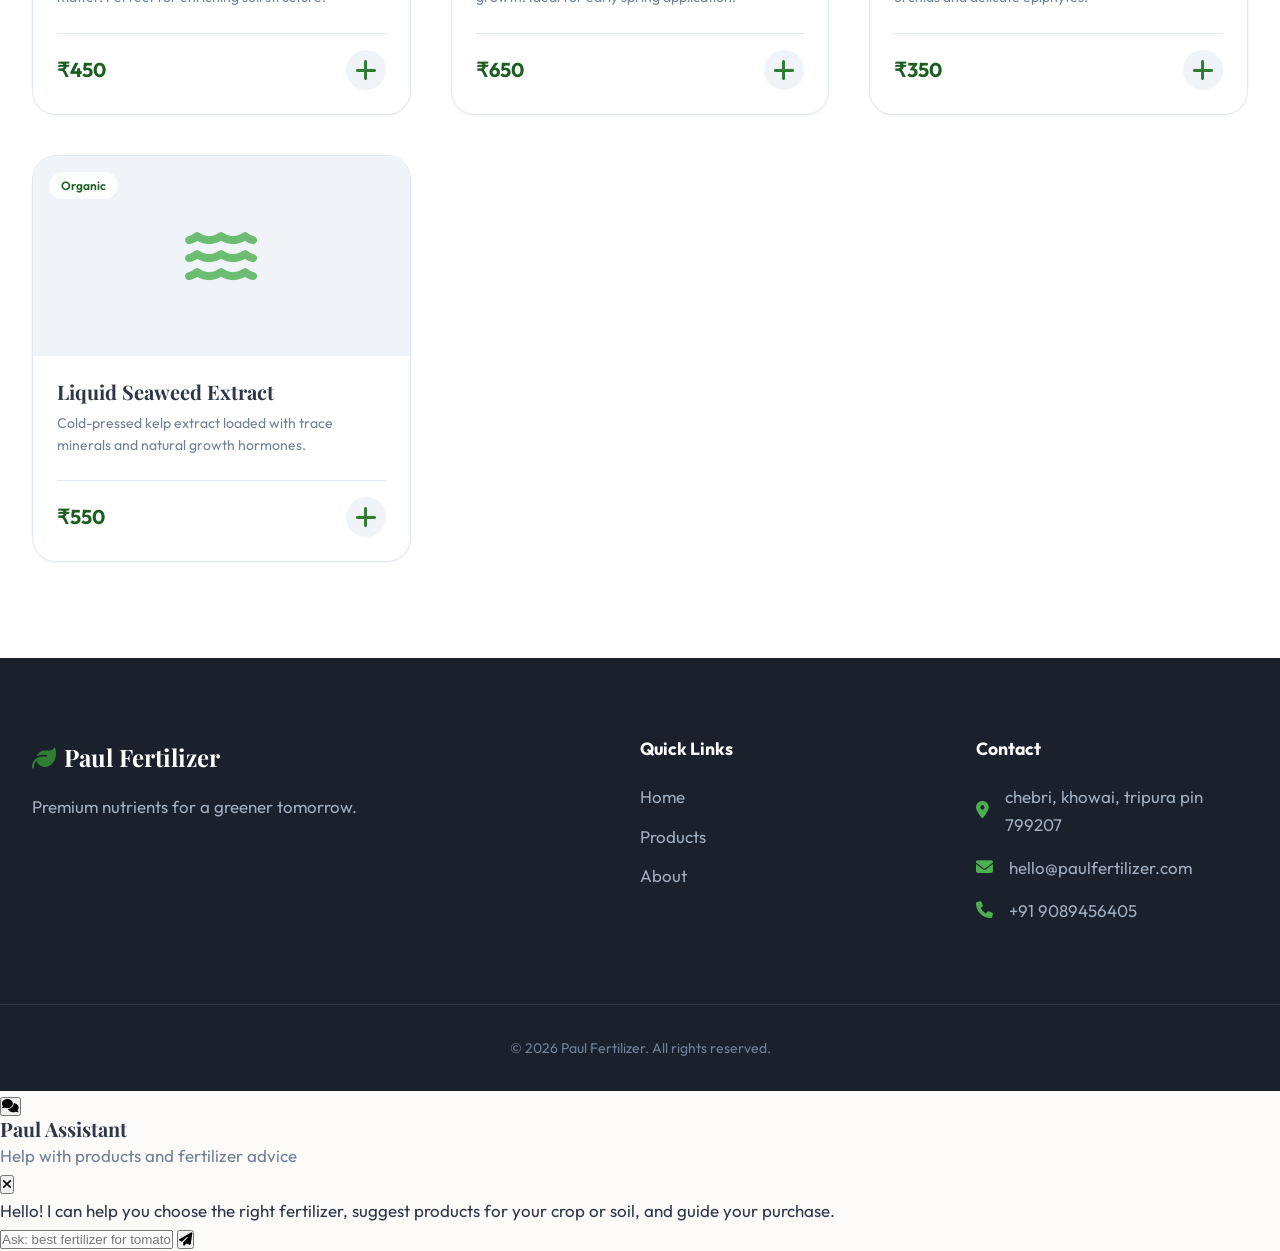
==== commit c5bade81: "Update index.html" ====
--- a/index.html
+++ b/index.html
@@ -31,16 +31,17 @@
                         <option value="bn">বাংলা</option>
                     </select>
                 </div>
-                <button class="mobile-menu-btn" aria-label="Toggle Navigation" aria-expanded="false" aria-controls="navLinks">
+                <button class="mobile-menu-btn" aria-label="Toggle Navigation">
                     <i class="fa-solid fa-ellipsis-vertical"></i>
                 </button>
             </div>
-            <ul class="nav-links" id="navLinks" aria-hidden="true">
+            <ul class="nav-links">
                 <li><a href="#home" data-i18n="nav_home">Home</a></li>
                 <li><a href="#products" data-i18n="nav_products">Products</a></li>
                 <li><a href="#about" data-i18n="nav_about">About</a></li>
                 <li><a href="javascript:void(0)" class="nav-login" data-i18n="nav_login">Login</a></li>
-                <li><a href="javascript:void(0)" class="btn btn-outline nav-contact" data-i18n="nav_contact">Contact Us</a></li>
+                <li><a href="javascript:void(0)" class="btn btn-outline nav-contact" data-i18n="nav_contact">Contact
+                        Us</a></li>
             </ul>
         </div>
     </nav>
@@ -52,12 +53,13 @@
                     <span data-i18n="hero_title">Nourish Your Soil,</span><br>
                     <span data-i18n="hero_subtitle">Elevate Your Harvest.</span>
                 </h1>
-                <p data-i18n="hero_desc">Discover our premium selection of organic and specialized fertilizers designed to bring out the best
+                <p data-i18n="hero_desc">Discover our premium selection of organic and specialized fertilizers designed
+                    to bring out the best
                     in your crops and gardens.</p>
                 <a href="#products" class="btn btn-primary" data-i18n="hero_btn">Shop Now</a>
             </div>
             <div class="hero-image-wrapper">
-                <img src="paul_fertilizer_hero.png" alt="Paul Fertilizer Shop Storefront" class="hero-image" loading="lazy">
+                <img src="paul_fertilizer_hero.png" alt="Paul Fertilizer Shop Storefront" class="hero-image">
                 <div class="glass-card trust-badge">
                     <i class="fa-solid fa-award"></i>
                     <div>
@@ -83,7 +85,9 @@
             <div class="search-container glass-panel">
                 <div class="search-bar">
                     <i class="fa-solid fa-magnifying-glass"></i>
-                    <input type="text" id="searchInput" placeholder="Search for 'nitrogen', 'orchids', or product name..." data-i18n-placeholder="search_placeholder">
+                    <input type="text" id="searchInput"
+                        placeholder="Search for 'nitrogen', 'orchids', or product name..."
+                        data-i18n-placeholder="search_placeholder">
                 </div>
                 <div class="filter-group">
                     <select id="categoryFilter">
@@ -128,7 +132,8 @@
             </div>
             <div class="footer-contact">
                 <h4 data-i18n="footer_contact_title">Contact</h4>
-                <p><i class="fa-solid fa-location-dot"></i> <span data-i18n="address">chebri, khowai, tripura pin 799207</span></p>
+                <p><i class="fa-solid fa-location-dot"></i> <span data-i18n="address">chebri, khowai, tripura pin
+                        799207</span></p>
                 <p><i class="fa-solid fa-envelope"></i> hello@paulfertilizer.com</p>
                 <p><i class="fa-solid fa-phone"></i> +91 9089456405</p>
             </div>
@@ -180,11 +185,13 @@
                         <a href="#" class="forgot-password" data-i18n="link_forgot">Forgot Password?</a>
                     </div>
 
-                    <button type="submit" class="btn btn-primary btn-login w-100" data-i18n="btn_signin">Sign In</button>
+                    <button type="submit" class="btn btn-primary btn-login w-100" data-i18n="btn_signin">Sign
+                        In</button>
                     <div id="loginStatus" class="form-status hidden"></div>
 
                     <div class="login-footer">
-                        <span data-i18n="login_footer_text">Don't have an account?</span> <a href="#" data-i18n="link_create">Create Account</a>
+                        <span data-i18n="login_footer_text">Don't have an account?</span> <a href="#"
+                            data-i18n="link_create">Create Account</a>
                     </div>
                 </form>
             </div>
@@ -204,7 +211,8 @@
                         <span data-i18n="logo">Paul Fertilizer</span>
                     </div>
                     <h2 data-i18n="contact_title">Send an Enquiry</h2>
-                    <p data-i18n="contact_subtitle">Have questions? Send us a message and we'll get back to you soon.</p>
+                    <p data-i18n="contact_subtitle">Have questions? Send us a message and we'll get back to you soon.
+                    </p>
                 </header>
 
                 <form id="enquiryForm" novalidate>
@@ -212,7 +220,8 @@
                         <label for="userName" data-i18n="label_name">Name</label>
                         <div class="input-wrapper">
                             <i class="fa-solid fa-user"></i>
-                            <input type="text" id="userName" required placeholder="Enter your name" data-i18n-placeholder="placeholder_name">
+                            <input type="text" id="userName" required placeholder="Enter your name"
+                                data-i18n-placeholder="placeholder_name">
                         </div>
                         <span class="field-error hidden" id="userNameError"></span>
                     </div>
@@ -220,13 +229,16 @@
                         <label for="userEmail" data-i18n="label_email">Email</label>
                         <div class="input-wrapper">
                             <i class="fa-solid fa-envelope"></i>
-                            <input type="email" id="userEmail" required placeholder="Enter your email" data-i18n-placeholder="placeholder_email">
+                            <input type="email" id="userEmail" required placeholder="Enter your email"
+                                data-i18n-placeholder="placeholder_email">
                         </div>
                         <span class="field-error hidden" id="userEmailError"></span>
                     </div>
                     <div class="form-group">
                         <label for="userMessage" data-i18n="label_message">Message</label>
-                        <textarea id="userMessage" rows="4" required minlength="10" placeholder="What are you looking for?" data-i18n-placeholder="placeholder_message"></textarea>
+                        <textarea id="userMessage" rows="4" required minlength="10"
+                            placeholder="What are you looking for?"
+                            data-i18n-placeholder="placeholder_message"></textarea>
                         <span class="field-error hidden" id="userMessageError"></span>
                     </div>
                     <button type="submit" class="btn btn-primary w-100" data-i18n="btn_submit">Send Message</button>
@@ -236,6 +248,37 @@
         </div>
     </div>
 
+    <div class="chatbot-widget" id="chatbotWidget">
+        <button class="chat-toggle" id="chatToggle" aria-label="Open chat assistant">
+            <i class="fa-solid fa-comments"></i>
+        </button>
+
+        <div class="chat-panel" id="chatPanel" aria-live="polite">
+            <div class="chat-header">
+                <div>
+                    <h3>Paul Assistant</h3>
+                    <p>Help with products and fertilizer advice</p>
+                </div>
+                <button class="chat-close" id="chatClose" aria-label="Close chat assistant">
+                    <i class="fa-solid fa-xmark"></i>
+                </button>
+            </div>
+
+            <div class="chat-messages" id="chatMessages">
+                <div class="message bot">
+                    Hello! I can help you choose the right fertilizer, suggest products for your crop or soil, and guide your purchase.
+                </div>
+            </div>
+
+            <form class="chat-input-row" id="chatForm">
+                <input type="text" id="chatInput" placeholder="Ask: best fertilizer for tomato or sandy soil" autocomplete="off">
+                <button type="submit" aria-label="Send message">
+                    <i class="fa-solid fa-paper-plane"></i>
+                </button>
+            </form>
+        </div>
+    </div>
+
     <script src="main.js"></script>
 </body>
 
